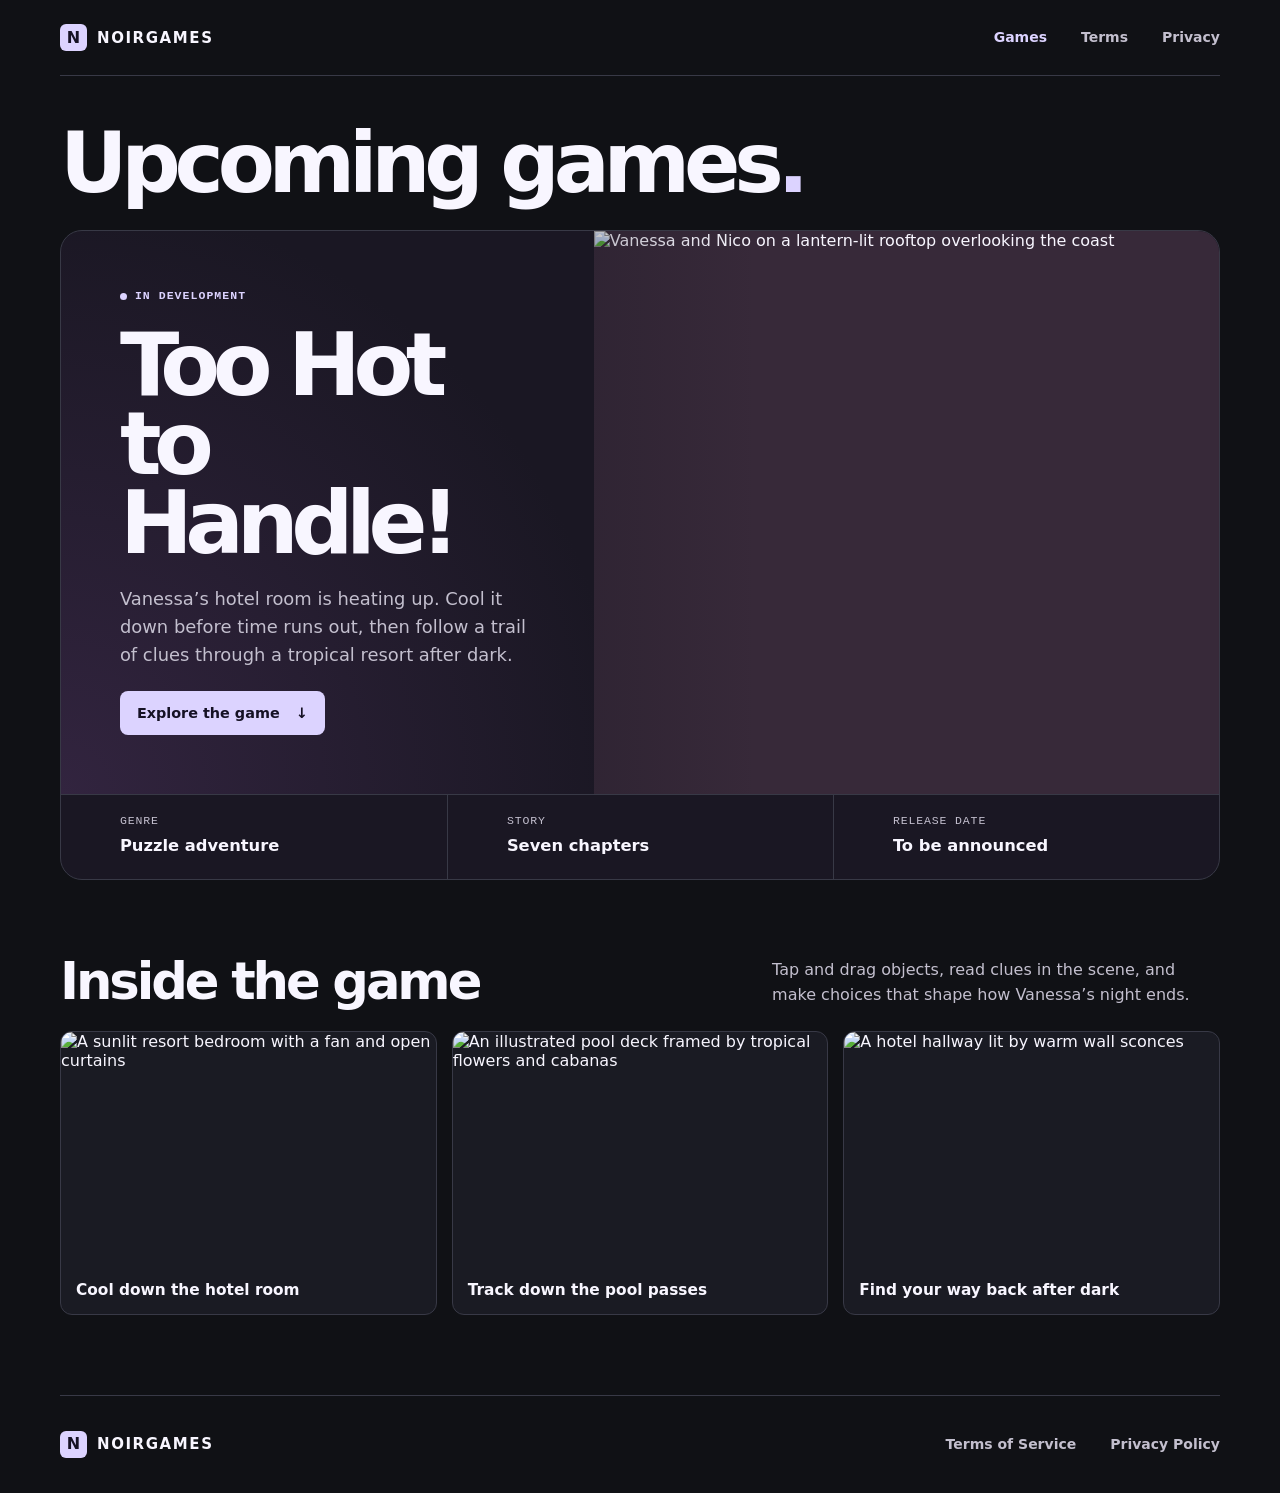
==== index.html @ cf4c6b96 "Add NOIRGAMES website" ====
<!doctype html>
<html lang="en">
<head>
  <meta charset="utf-8">
  <meta name="viewport" content="width=device-width, initial-scale=1">
  <meta name="description" content="Explore upcoming games from NOIRGAMES, starting with the illustrated puzzle adventure Too Hot to Handle!">
  <meta name="theme-color" content="#101115">
  <title>NOIRGAMES — Upcoming Games</title>
  <link rel="icon" href="./art/icon.png" type="image/png">
  <link rel="stylesheet" href="./styles.css">
</head>
<body>
  <a class="skip-link" href="#main">Skip to content</a>
  <header class="site-header shell">
    <a class="brand" href="./"><span class="brand-icon" aria-hidden="true">N</span>NOIRGAMES</a>
    <nav aria-label="Main navigation">
      <a href="./" aria-current="page">Games</a>
      <a href="./terms.html">Terms</a>
      <a href="./privacy.html">Privacy</a>
    </nav>
  </header>
  <main class="shell" id="main">
    <h1 class="page-title">Upcoming games<span>.</span></h1>
    <section class="feature" aria-labelledby="game-title">
      <div class="feature-copy">
        <p class="status"><span aria-hidden="true"></span> In development</p>
        <div>
          <h2 id="game-title">Too Hot<br>to Handle!</h2>
          <p class="summary">Vanessa’s hotel room is heating up. Cool it down before time runs out, then follow a trail of clues through a tropical resort after dark.</p>
        </div>
        <a class="button" href="#game-details">Explore the game <span aria-hidden="true">↓</span></a>
      </div>
      <div class="feature-art">
        <img src="./art/rooftop.jpg" width="941" height="1672" alt="Vanessa and Nico on a lantern-lit rooftop overlooking the coast">
      </div>
      <dl class="game-facts">
        <div><dt>Genre</dt><dd>Puzzle adventure</dd></div>
        <div><dt>Story</dt><dd>Seven chapters</dd></div>
        <div><dt>Release date</dt><dd>To be announced</dd></div>
      </dl>
    </section>
    <section class="details" id="game-details" aria-labelledby="details-title">
      <div class="details-heading">
        <h2 id="details-title">Inside the game</h2>
        <p>Tap and drag objects, read clues in the scene, and make choices that shape how Vanessa’s night ends.</p>
      </div>
      <div class="scenes">
        <figure>
          <img src="./art/room.jpg" loading="lazy" alt="A sunlit resort bedroom with a fan and open curtains">
          <figcaption>Cool down the hotel room</figcaption>
        </figure>
        <figure>
          <img src="./art/pool.jpg" loading="lazy" alt="An illustrated pool deck framed by tropical flowers and cabanas">
          <figcaption>Track down the pool passes</figcaption>
        </figure>
        <figure>
          <img src="./art/corridor.jpg" loading="lazy" alt="A hotel hallway lit by warm wall sconces">
          <figcaption>Find your way back after dark</figcaption>
        </figure>
      </div>
    </section>
  </main>
  <footer class="site-footer shell">
    <a class="brand" href="./"><span class="brand-icon" aria-hidden="true">N</span>NOIRGAMES</a>
    <nav aria-label="Legal">
      <a href="./terms.html">Terms of Service</a>
      <a href="./privacy.html">Privacy Policy</a>
    </nav>
  </footer>
</body>
</html>
---- styles.css ----
:root {
  color-scheme: dark;
  --page: #101115;
  --panel: #1a1b23;
  --line: #383946;
  --ink: #f8f6ff;
  --muted: #c3bfce;
  --accent: #dcd3ff;
  --accent-ink: #151124;
  font-family: "DM Sans", system-ui, sans-serif;
  background: var(--page);
  color: var(--ink);
  scroll-behavior: smooth;
}

*, *::before, *::after { box-sizing: border-box; }
body { margin: 0; }
a { color: inherit; }
a:focus-visible { outline: 2px solid var(--accent); outline-offset: 5px; }
img { display: block; width: 100%; }
h1, h2, p, figure, dl, dd { margin: 0; }

.shell { width: min(100% - 96px, 1160px); margin-inline: auto; }
.skip-link {
  position: fixed;
  z-index: 2;
  top: 10px;
  left: 10px;
  padding: 12px;
  background: var(--page);
  transform: translateY(-150%);
}
.skip-link:focus { transform: none; }

.site-header, .site-footer {
  display: flex;
  justify-content: space-between;
  align-items: center;
  gap: 20px;
}
.site-header { min-height: 76px; border-bottom: 1px solid var(--line); }
.site-footer { min-height: 98px; border-top: 1px solid var(--line); }
.brand {
  display: inline-flex;
  align-items: center;
  gap: 10px;
  font-size: 15px;
  font-weight: 800;
  letter-spacing: .105em;
  text-decoration: none;
  white-space: nowrap;
}
.brand-icon {
  display: grid;
  place-items: center;
  width: 27px;
  height: 27px;
  border-radius: 6px;
  background: var(--accent);
  color: var(--accent-ink);
  font-size: 16px;
  line-height: 1;
  letter-spacing: 0;
}
nav { display: flex; flex-wrap: wrap; gap: clamp(14px, 3vw, 34px); }
nav a {
  color: var(--muted);
  font-size: 14px;
  font-weight: 650;
  line-height: 1.4;
  text-decoration: none;
}
nav a:hover, nav a[aria-current="page"] { color: var(--accent); }

.page-title {
  margin-block: 46px 24px;
  font-size: clamp(2.45rem, 6.5vw, 5.2rem);
  font-weight: 780;
  line-height: 1.01;
  letter-spacing: -.075em;
}
.page-title span { color: var(--accent); }
.feature {
  display: grid;
  grid-template-columns: minmax(0, .92fr) minmax(0, 1.08fr);
  overflow: hidden;
  border: 1px solid var(--line);
  border-radius: 22px;
  background: #1a1723;
}
.feature-copy {
  display: grid;
  align-content: center;
  justify-items: start;
  gap: 23px;
  min-height: 428px;
  padding: clamp(30px, 4.6vw, 62px);
  background: radial-gradient(ellipse at 0 100%, #32243f 0%, transparent 75%);
}
.status {
  display: flex;
  align-items: center;
  gap: 8px;
  color: var(--accent);
  font: 650 .72rem/1.1 "IBM Plex Mono", ui-monospace, monospace;
  text-transform: uppercase;
  letter-spacing: .09em;
}
.status span { width: 7px; height: 7px; border-radius: 50%; background: var(--accent); }
.feature-copy h2 {
  font-size: clamp(2.9rem, 6.8vw, 5.6rem);
  font-weight: 850;
  line-height: .91;
  letter-spacing: -.085em;
}
.summary {
  max-width: 36ch;
  margin-top: 22px;
  color: var(--muted);
  font-size: clamp(.98rem, 1.55vw, 1.12rem);
  line-height: 1.55;
}
.button {
  display: inline-flex;
  align-items: center;
  justify-content: center;
  gap: 16px;
  min-height: 44px;
  padding: 10px 17px;
  border-radius: 8px;
  background: var(--accent);
  color: var(--accent-ink);
  font-size: .9rem;
  font-weight: 750;
  text-decoration: none;
}
.button:hover { background: #ede7ff; }
.feature-art { position: relative; min-height: 300px; background: #372939; }
.feature-art img { position: absolute; inset: 0; height: 100%; object-fit: cover; object-position: center 37%; }
.feature-art::after {
  position: absolute;
  inset: 0;
  background: linear-gradient(90deg, #1a172340, transparent 26%);
  content: "";
  pointer-events: none;
}
.game-facts {
  grid-column: 1 / -1;
  display: grid;
  grid-template-columns: repeat(3, minmax(0, 1fr));
  border-top: 1px solid var(--line);
}
.game-facts div { padding: 19px clamp(16px, 4.6vw, 62px) 22px; }
.game-facts div + div { border-left: 1px solid var(--line); }
.game-facts dt {
  margin-bottom: 6px;
  color: var(--muted);
  font: .72rem/1.3 "IBM Plex Mono", ui-monospace, monospace;
  text-transform: uppercase;
  letter-spacing: .075em;
}
.game-facts dd { font-size: 1.02rem; font-weight: 720; line-height: 1.3; }

.details { margin-block: 74px 80px; scroll-margin-top: 32px; }
.details-heading { display: flex; align-items: end; justify-content: space-between; gap: 20px; margin-bottom: 23px; }
.details h2 { font-size: clamp(2rem, 4.3vw, 3.2rem); line-height: 1.06; letter-spacing: -.06em; }
.details p { max-width: 44ch; color: var(--muted); line-height: 1.55; }
.scenes { display: grid; grid-template-columns: repeat(3, minmax(0, 1fr)); gap: 15px; }
.scenes figure { overflow: hidden; border: 1px solid var(--line); border-radius: 12px; background: var(--panel); }
.scenes img { aspect-ratio: 16 / 10; object-fit: cover; object-position: center 37%; }
.scenes figcaption { padding: 15px; font-size: .96rem; font-weight: 690; }

.policy { padding-bottom: 72px; min-height: 70vh; }
.policy .page-title { margin-bottom: 24px; }
.draft {
  width: min(100%, 72ch);
  padding: 16px 19px;
  border-left: 3px solid var(--accent);
  border-radius: 0 6px 6px 0;
  background: var(--panel);
  color: var(--muted);
  line-height: 1.5;
}
.draft strong { color: var(--accent); }
.policy-copy { max-width: 69ch; }
.policy-copy section { padding-block: 25px; border-bottom: 1px solid var(--line); }
.policy-copy h2 { font-size: 1.35rem; margin-bottom: 8px; }
.policy-copy p { color: var(--muted); line-height: 1.7; }
.policy-copy a { color: var(--accent); text-underline-offset: 3px; }

@media (max-width: 760px) {
  .shell { width: calc(100% - 40px); }
  .site-header { min-height: 65px; }
  .page-title { margin-top: 34px; }
  .feature { grid-template-columns: 1fr; border-radius: 16px; }
  .feature-copy { min-height: auto; gap: 20px; }
  .feature-copy h2 { font-size: clamp(2.65rem, 10vw, 5.2rem); }
  .feature-art { min-height: clamp(210px, 60vw, 420px); }
  .feature-art img { object-position: center 26%; }
  .feature-art::after { background: none; }
  .details { margin-block: 50px; }
  .details-heading { display: grid; gap: 10px; }
  .game-facts div { padding-inline: 13px; }
  .game-facts dd { font-size: .88rem; }
}

@media (max-width: 480px) {
  .site-header { gap: 12px; }
  .site-header nav { gap: 11px; }
  nav a { font-size: 13px; }
  .brand { font-size: 13px; gap: 7px; }
  .brand-icon { width: 23px; height: 23px; font-size: 14px; }
  .scenes { grid-template-columns: 1fr; }
  .site-footer { align-items: flex-start; flex-direction: column; justify-content: center; gap: 12px; padding-block: 20px; }
}

@media (prefers-reduced-motion: reduce) {
  :root { scroll-behavior: auto; }
}
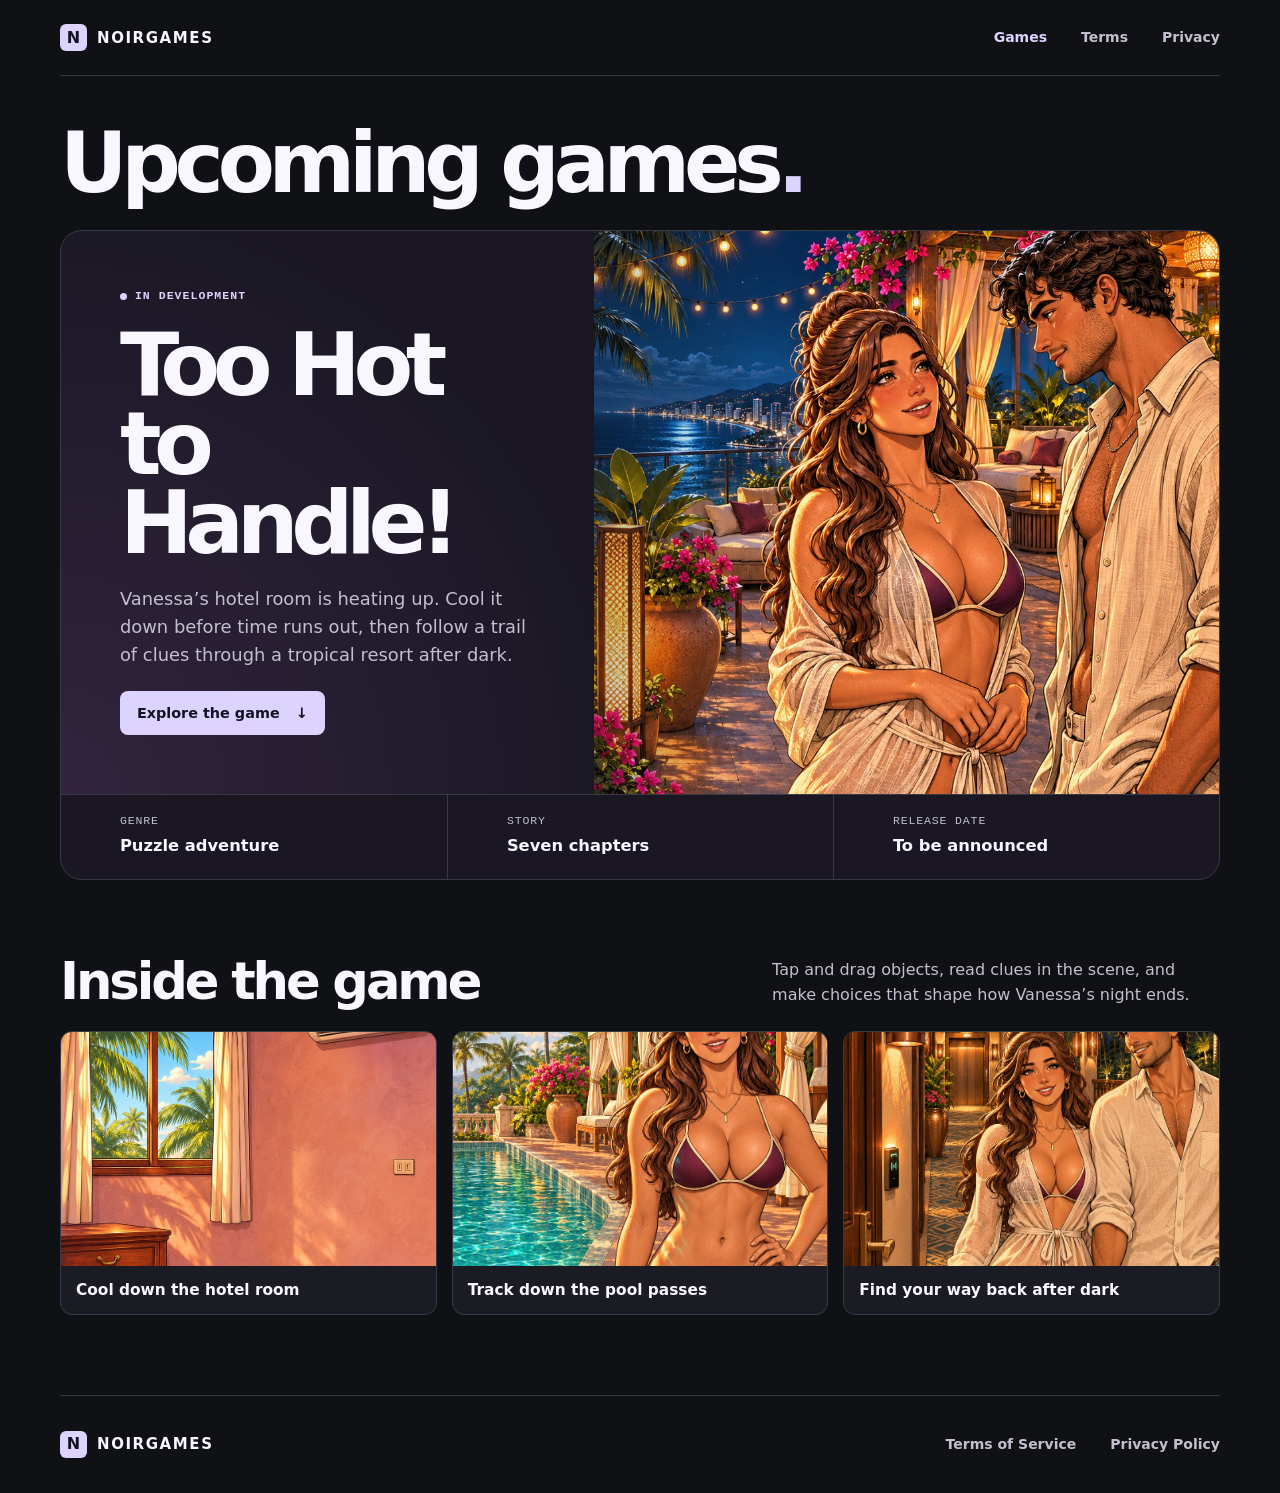
==== commit 9c23a8b5: "Add files via upload" ====
--- a/index.html
+++ b/index.html
@@ -6,7 +6,7 @@
   <meta name="description" content="Explore upcoming games from NOIRGAMES, starting with the illustrated puzzle adventure Too Hot to Handle!">
   <meta name="theme-color" content="#101115">
   <title>NOIRGAMES — Upcoming Games</title>
-  <link rel="icon" href="./art/icon.png" type="image/png">
+  <link rel="icon" href="./icon.png" type="image/png">
   <link rel="stylesheet" href="./styles.css">
 </head>
 <body>
@@ -31,7 +31,7 @@
         <a class="button" href="#game-details">Explore the game <span aria-hidden="true">↓</span></a>
       </div>
       <div class="feature-art">
-        <img src="./art/rooftop.jpg" width="941" height="1672" alt="Vanessa and Nico on a lantern-lit rooftop overlooking the coast">
+        <img src="./rooftop.jpg" width="941" height="1672" alt="Vanessa and Nico on a lantern-lit rooftop overlooking the coast">
       </div>
       <dl class="game-facts">
         <div><dt>Genre</dt><dd>Puzzle adventure</dd></div>
@@ -46,15 +46,15 @@
       </div>
       <div class="scenes">
         <figure>
-          <img src="./art/room.jpg" loading="lazy" alt="A sunlit resort bedroom with a fan and open curtains">
+          <img src="./room.jpg" loading="lazy" alt="A sunlit resort bedroom with a fan and open curtains">
           <figcaption>Cool down the hotel room</figcaption>
         </figure>
         <figure>
-          <img src="./art/pool.jpg" loading="lazy" alt="An illustrated pool deck framed by tropical flowers and cabanas">
+          <img src="./pool.jpg" loading="lazy" alt="An illustrated pool deck framed by tropical flowers and cabanas">
           <figcaption>Track down the pool passes</figcaption>
         </figure>
         <figure>
-          <img src="./art/corridor.jpg" loading="lazy" alt="A hotel hallway lit by warm wall sconces">
+          <img src="./corridor.jpg" loading="lazy" alt="A hotel hallway lit by warm wall sconces">
           <figcaption>Find your way back after dark</figcaption>
         </figure>
       </div>
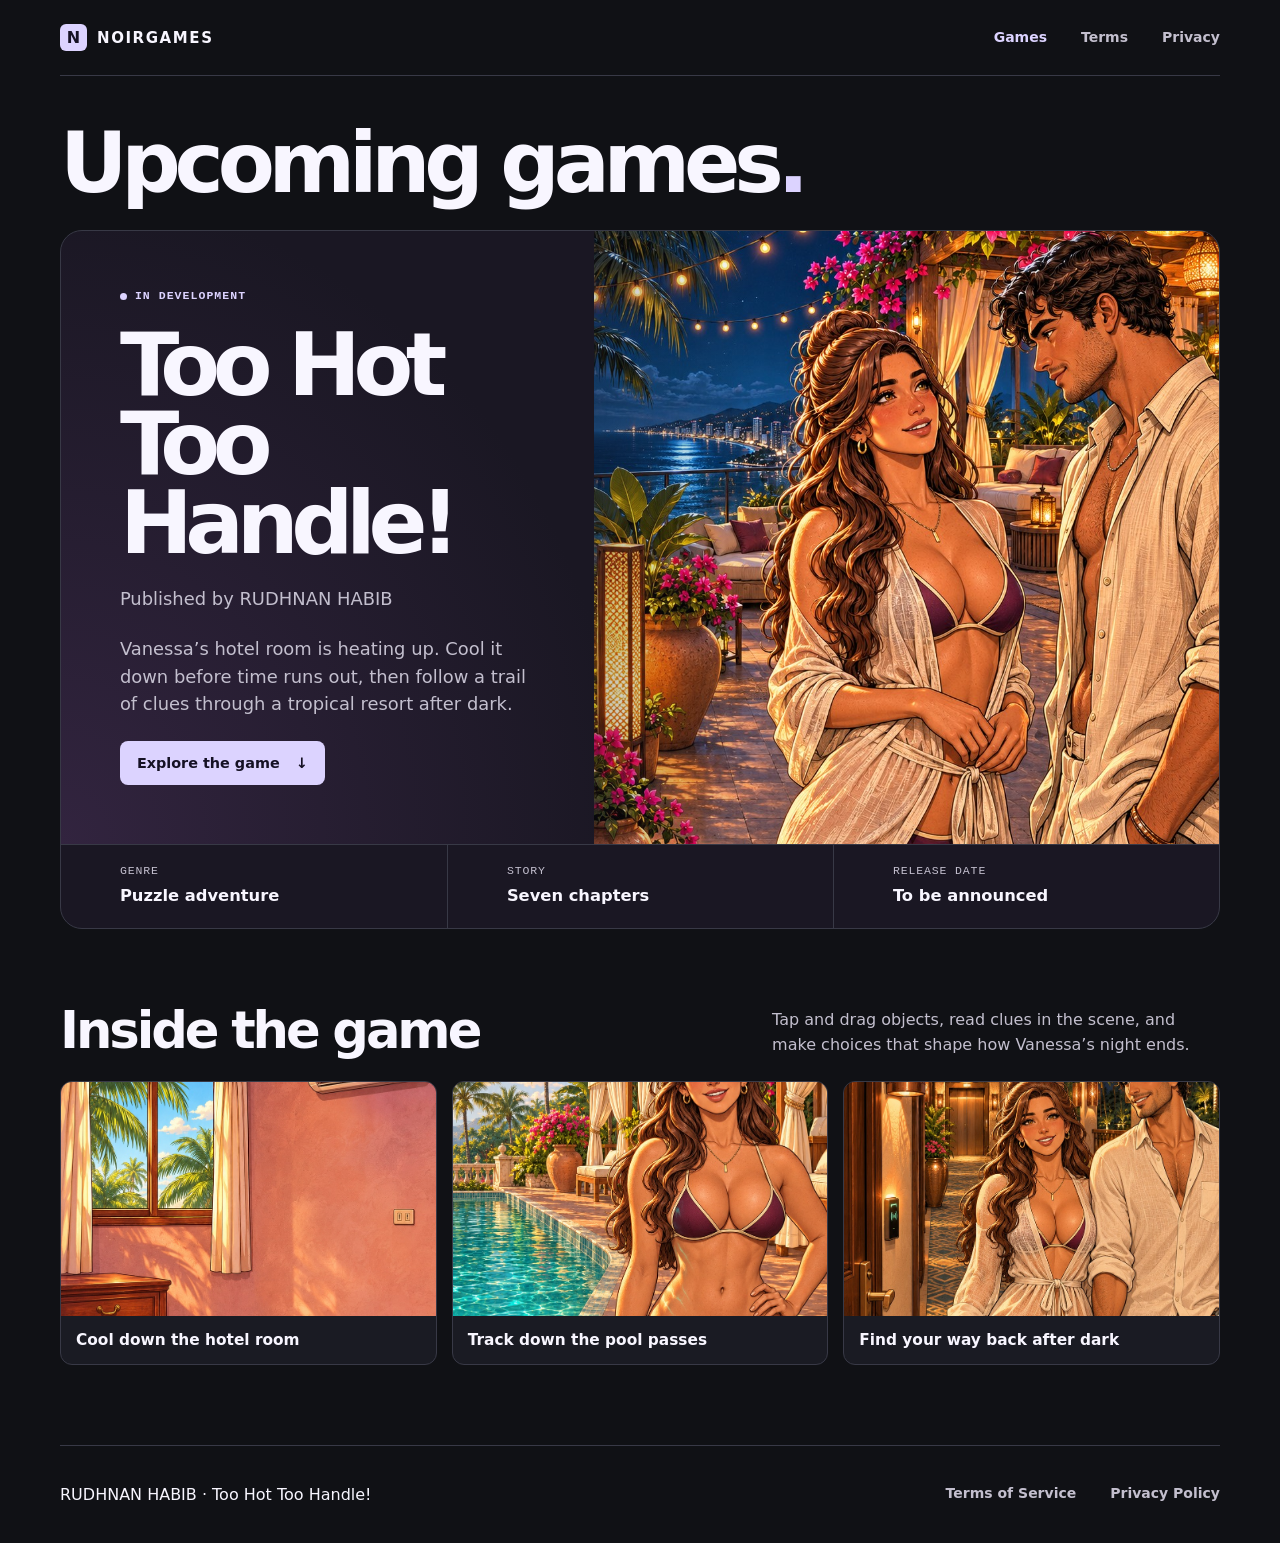
==== commit 2a21e145: "Match game policies to TikTok app and verified publisher" ====
--- a/index.html
+++ b/index.html
@@ -3,7 +3,7 @@
 <head>
   <meta charset="utf-8">
   <meta name="viewport" content="width=device-width, initial-scale=1">
-  <meta name="description" content="Explore upcoming games from NOIRGAMES, starting with the illustrated puzzle adventure Too Hot to Handle!">
+  <meta name="description" content="Too Hot Too Handle!, a comic-style puzzle adventure published by RUDHNAN HABIB.">
   <meta name="theme-color" content="#101115">
   <title>NOIRGAMES — Upcoming Games</title>
   <link rel="icon" href="./icon.png" type="image/png">
@@ -25,7 +25,8 @@
       <div class="feature-copy">
         <p class="status"><span aria-hidden="true"></span> In development</p>
         <div>
-          <h2 id="game-title">Too Hot<br>to Handle!</h2>
+          <h2 id="game-title">Too Hot<br>Too Handle!</h2>
+          <p class="summary">Published by RUDHNAN HABIB</p>
           <p class="summary">Vanessa’s hotel room is heating up. Cool it down before time runs out, then follow a trail of clues through a tropical resort after dark.</p>
         </div>
         <a class="button" href="#game-details">Explore the game <span aria-hidden="true">↓</span></a>
@@ -61,7 +62,7 @@
     </section>
   </main>
   <footer class="site-footer shell">
-    <a class="brand" href="./"><span class="brand-icon" aria-hidden="true">N</span>NOIRGAMES</a>
+    <p>RUDHNAN HABIB · Too Hot Too Handle!</p>
     <nav aria-label="Legal">
       <a href="./terms.html">Terms of Service</a>
       <a href="./privacy.html">Privacy Policy</a>
--- a/styles.css
+++ b/styles.css
@@ -172,7 +172,7 @@
 
 .policy { padding-bottom: 72px; min-height: 70vh; }
 .policy .page-title { margin-bottom: 24px; }
-.draft {
+.policy-identity {
   width: min(100%, 72ch);
   padding: 16px 19px;
   border-left: 3px solid var(--accent);
@@ -181,7 +181,7 @@
   color: var(--muted);
   line-height: 1.5;
 }
-.draft strong { color: var(--accent); }
+.policy-identity strong { color: var(--accent); }
 .policy-copy { max-width: 69ch; }
 .policy-copy section { padding-block: 25px; border-bottom: 1px solid var(--line); }
 .policy-copy h2 { font-size: 1.35rem; margin-bottom: 8px; }
